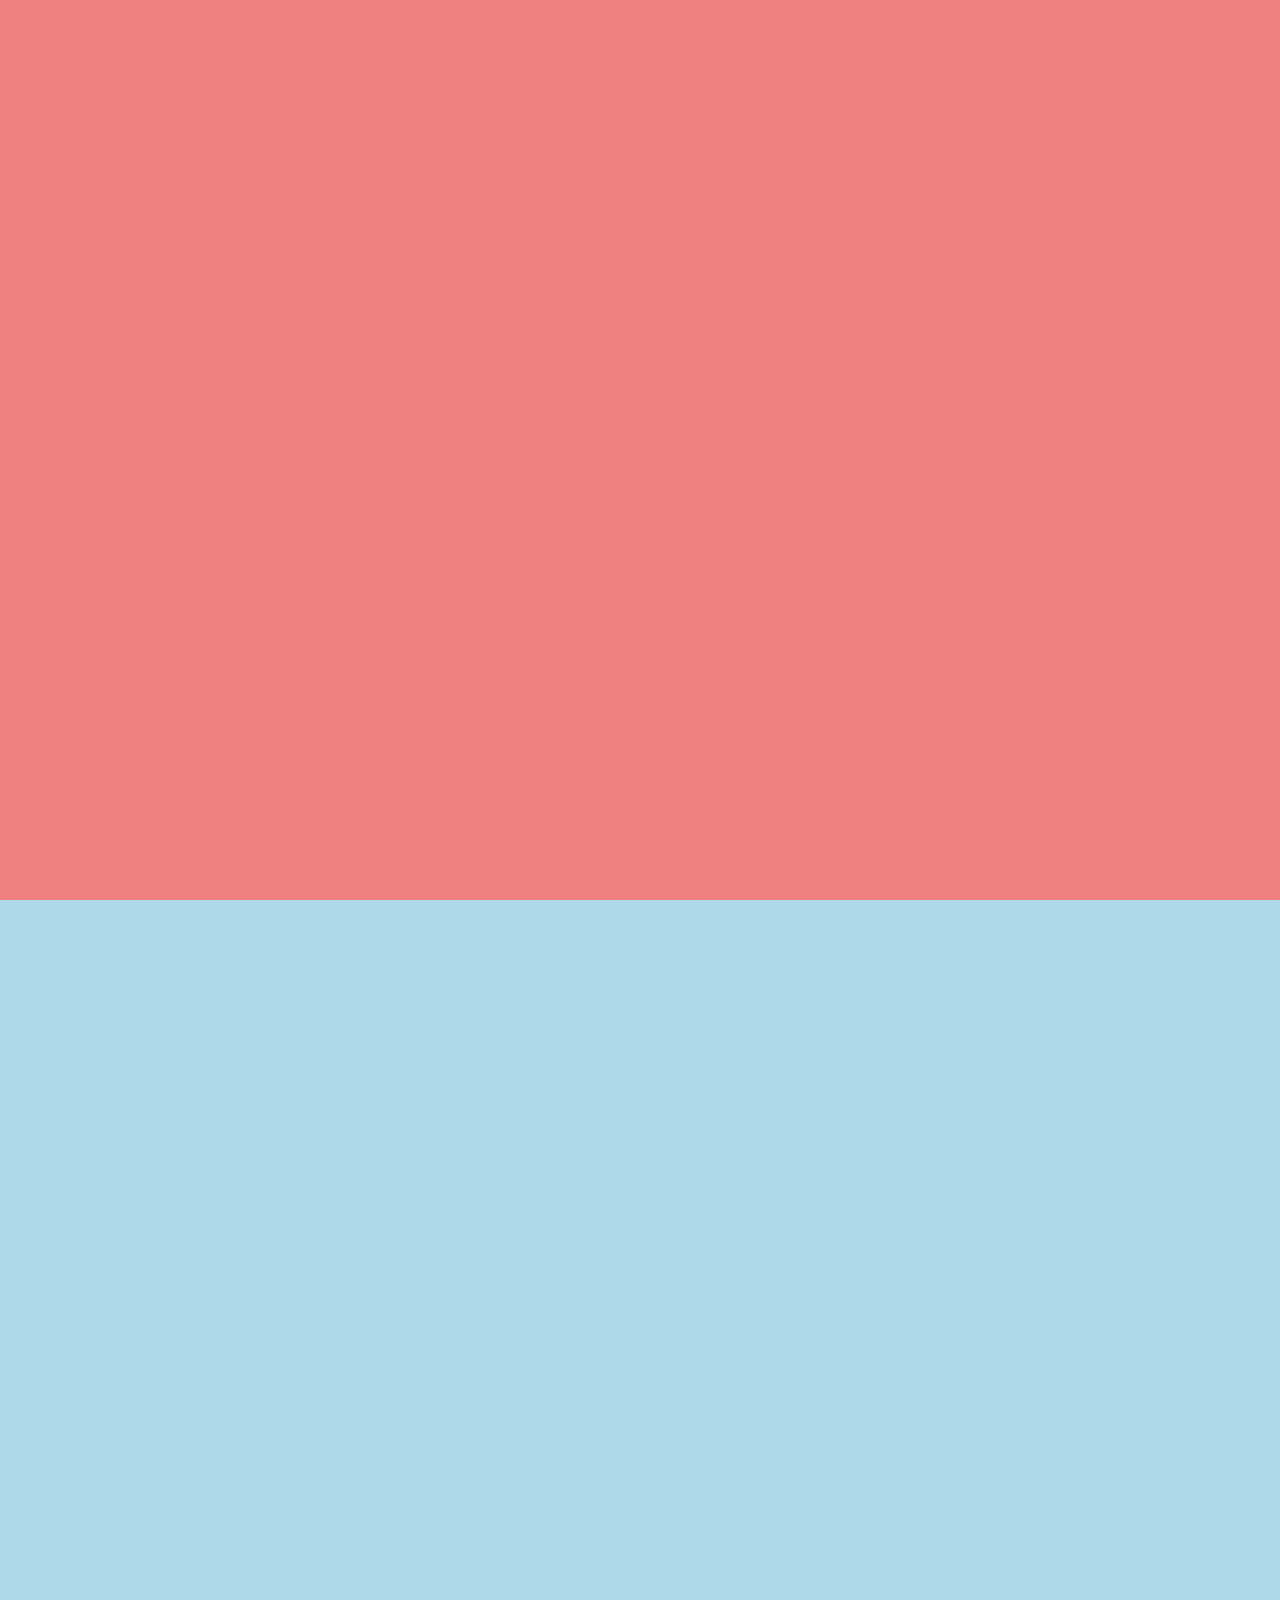
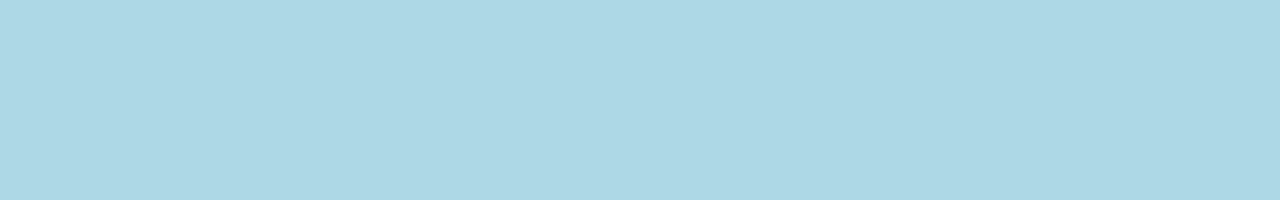
==== Neumorphism-Calculator/index.html @ 5b4b95fa "Neumorphic-Calculator first commit" ====
<!DOCTYPE html>
<html lang="en">
	<head>
		<meta charset="UTF-8" />
		<meta name="viewport" content="width=device-width, initial-scale=1.0" />
		<title>Document</title>

		<link rel="stylesheet" href="css/style.min.css" />
	</head>

	<body>
		<div class="main-page"></div>
		<div class="sample-page"></div>

		<script src="script.js"></script>
	</body>
</html>
---- Neumorphism-Calculator/css/style.min.css ----
*{margin:0px;padding:0px;-webkit-box-sizing:border-box;box-sizing:border-box;background-size:cover;background-repeat:no-repeat}.main-page{height:100vh;width:100%;background-color:lightcoral}.sample-page{height:100vh;width:100%;background-color:lightblue}
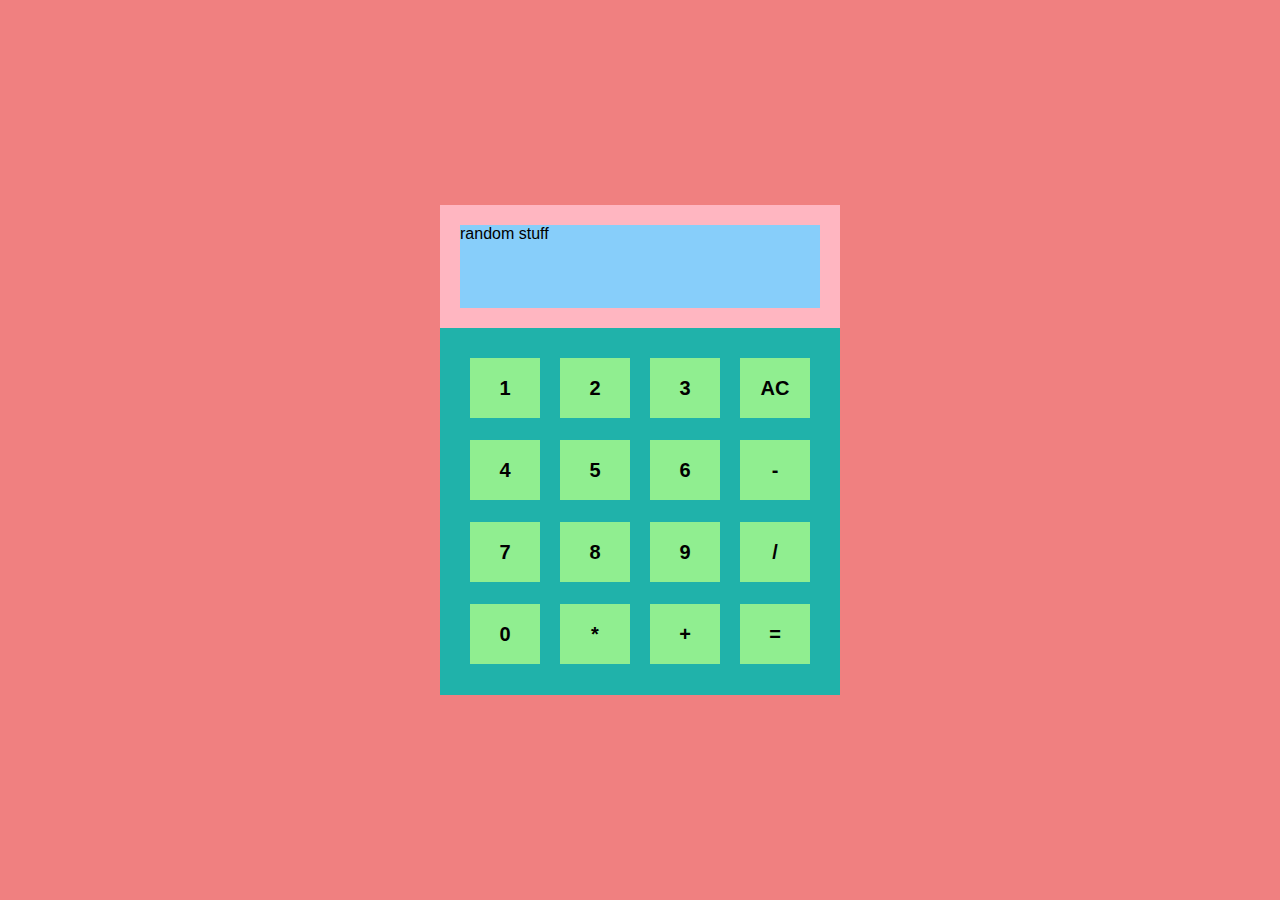
==== commit f3fc5776: "basic css completed" ====
--- a/Neumorphism-Calculator/index.html
+++ b/Neumorphism-Calculator/index.html
@@ -9,7 +9,31 @@
 	</head>
 
 	<body>
-		<div class="main-page"></div>
+		<div class="main-page">
+			<div class="main-container">
+				<div class="display-wrapper">
+					<div class="display">random stuff</div>
+				</div>
+				<div class="numpad">
+					<div class="btn">1</div>
+					<div class="btn">2</div>
+					<div class="btn">3</div>
+					<div class="btn">AC</div>
+					<div class="btn">4</div>
+					<div class="btn">5</div>
+					<div class="btn">6</div>
+					<div class="btn">-</div>
+					<div class="btn">7</div>
+					<div class="btn">8</div>
+					<div class="btn">9</div>
+					<div class="btn">/</div>
+					<div class="btn">0</div>
+					<div class="btn">*</div>
+					<div class="btn">+</div>
+					<div class="btn">=</div>
+				</div>
+			</div>
+		</div>
 		<div class="sample-page"></div>
 
 		<script src="script.js"></script>
--- a/Neumorphism-Calculator/css/style.min.css
+++ b/Neumorphism-Calculator/css/style.min.css
@@ -1 +1 @@
-*{margin:0px;padding:0px;-webkit-box-sizing:border-box;box-sizing:border-box;background-size:cover;background-repeat:no-repeat}.main-page{height:100vh;width:100%;background-color:lightcoral}.sample-page{height:100vh;width:100%;background-color:lightblue}
+*{margin:0px;padding:0px;-webkit-box-sizing:border-box;box-sizing:border-box;background-size:cover;background-repeat:no-repeat;font-family:sans-serif}.main-page{height:100vh;width:100%;background-color:lightcoral;display:-webkit-box;display:-ms-flexbox;display:flex;-webkit-box-pack:center;-ms-flex-pack:center;justify-content:center;-webkit-box-align:center;-ms-flex-align:center;align-items:center}.main-page .main-container{height:490px;width:400px;background-color:lightgreen}.main-page .main-container .display-wrapper{height:25%;width:100%;background-color:lightpink;padding:20px}.main-page .main-container .display-wrapper .display{height:100%;width:100%;background-color:lightskyblue}.main-page .main-container .numpad{height:75%;width:100%;background-color:lightseagreen;display:-webkit-box;display:-ms-flexbox;display:flex;-ms-flex-wrap:wrap;flex-wrap:wrap;-webkit-box-pack:center;-ms-flex-pack:center;justify-content:center;-webkit-box-align:center;-ms-flex-align:center;align-items:center;padding:20px 0}.main-page .main-container .numpad .btn{height:60px;width:70px;background-color:lightgreen;margin:0 10px;font-size:20px;font-weight:700;text-align:center;line-height:60px}
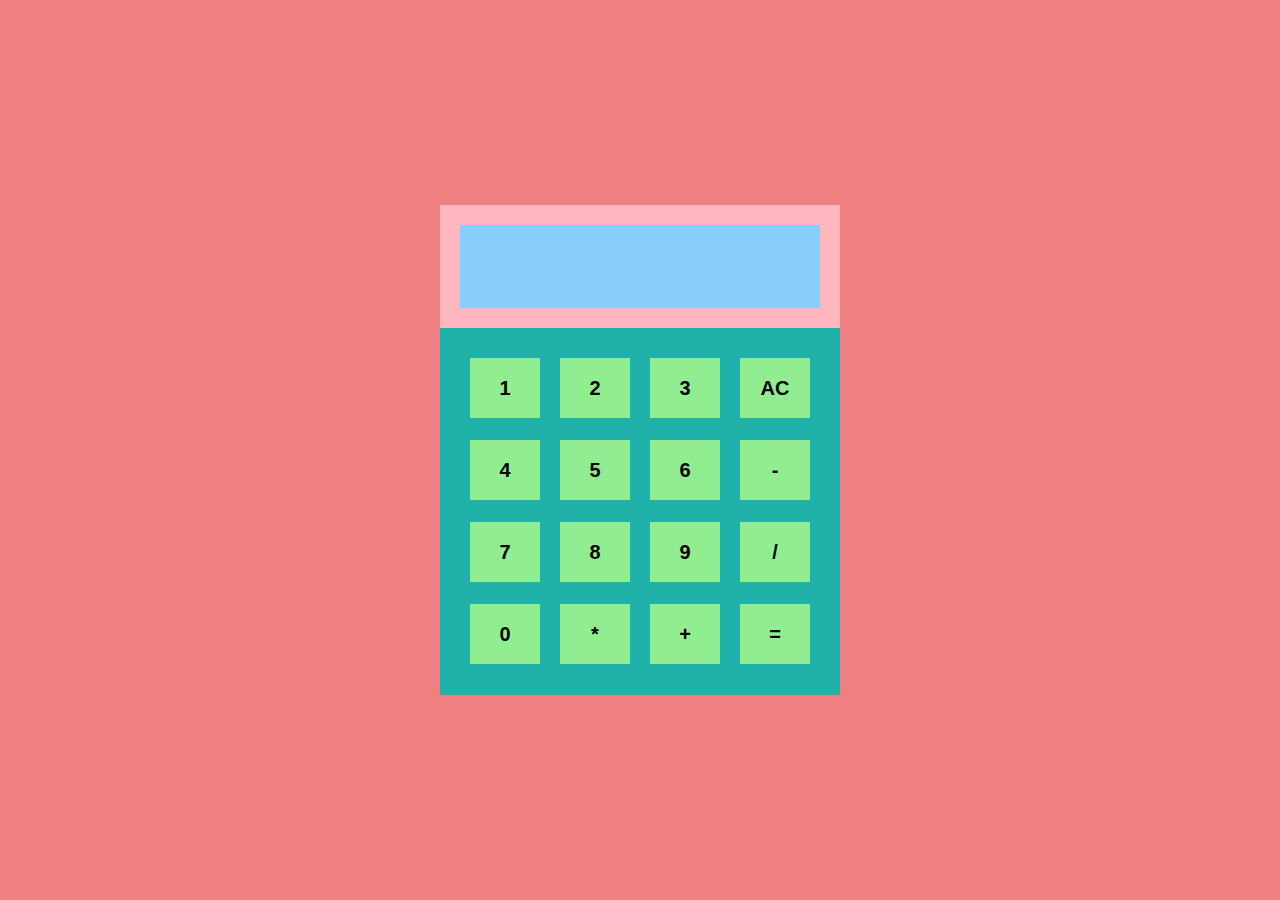
==== commit 496e3883: "main logic completed" ====
--- a/Neumorphism-Calculator/index.html
+++ b/Neumorphism-Calculator/index.html
@@ -12,13 +12,13 @@
 		<div class="main-page">
 			<div class="main-container">
 				<div class="display-wrapper">
-					<div class="display">random stuff</div>
+					<textarea id="input" class="display"></textarea>
 				</div>
 				<div class="numpad">
 					<div class="btn">1</div>
 					<div class="btn">2</div>
 					<div class="btn">3</div>
-					<div class="btn">AC</div>
+					<div id="all-clear">AC</div>
 					<div class="btn">4</div>
 					<div class="btn">5</div>
 					<div class="btn">6</div>
@@ -30,7 +30,7 @@
 					<div class="btn">0</div>
 					<div class="btn">*</div>
 					<div class="btn">+</div>
-					<div class="btn">=</div>
+					<div id="equate">=</div>
 				</div>
 			</div>
 		</div>
--- a/Neumorphism-Calculator/css/style.min.css
+++ b/Neumorphism-Calculator/css/style.min.css
@@ -1 +1 @@
-*{margin:0px;padding:0px;-webkit-box-sizing:border-box;box-sizing:border-box;background-size:cover;background-repeat:no-repeat;font-family:sans-serif}.main-page{height:100vh;width:100%;background-color:lightcoral;display:-webkit-box;display:-ms-flexbox;display:flex;-webkit-box-pack:center;-ms-flex-pack:center;justify-content:center;-webkit-box-align:center;-ms-flex-align:center;align-items:center}.main-page .main-container{height:490px;width:400px;background-color:lightgreen}.main-page .main-container .display-wrapper{height:25%;width:100%;background-color:lightpink;padding:20px}.main-page .main-container .display-wrapper .display{height:100%;width:100%;background-color:lightskyblue}.main-page .main-container .numpad{height:75%;width:100%;background-color:lightseagreen;display:-webkit-box;display:-ms-flexbox;display:flex;-ms-flex-wrap:wrap;flex-wrap:wrap;-webkit-box-pack:center;-ms-flex-pack:center;justify-content:center;-webkit-box-align:center;-ms-flex-align:center;align-items:center;padding:20px 0}.main-page .main-container .numpad .btn{height:60px;width:70px;background-color:lightgreen;margin:0 10px;font-size:20px;font-weight:700;text-align:center;line-height:60px}
+*{margin:0px;padding:0px;-webkit-box-sizing:border-box;box-sizing:border-box;background-size:cover;background-repeat:no-repeat;font-family:sans-serif}.main-page{height:100vh;width:100%;background-color:lightcoral;display:-webkit-box;display:-ms-flexbox;display:flex;-webkit-box-pack:center;-ms-flex-pack:center;justify-content:center;-webkit-box-align:center;-ms-flex-align:center;align-items:center}.main-page .main-container{height:490px;width:400px;background-color:lightgreen}.main-page .main-container .display-wrapper{height:25%;width:100%;background-color:lightpink;padding:20px}.main-page .main-container .display-wrapper .display{height:100%;width:100%;background-color:lightskyblue;resize:none;outline:none;border:none;padding:30px;font-size:20px;text-align:right}.main-page .main-container .numpad{height:75%;width:100%;background-color:lightseagreen;display:-webkit-box;display:-ms-flexbox;display:flex;-ms-flex-wrap:wrap;flex-wrap:wrap;-webkit-box-pack:center;-ms-flex-pack:center;justify-content:center;-webkit-box-align:center;-ms-flex-align:center;align-items:center;padding:20px 0}.main-page .main-container .numpad .btn,.main-page .main-container .numpad #equate,.main-page .main-container .numpad #all-clear{height:60px;width:70px;background-color:lightgreen;margin:0 10px;font-size:20px;font-weight:700;text-align:center;line-height:60px}.main-page .main-container .numpad .btn:hover,.main-page .main-container .numpad #equate:hover,.main-page .main-container .numpad #all-clear:hover{cursor:pointer}
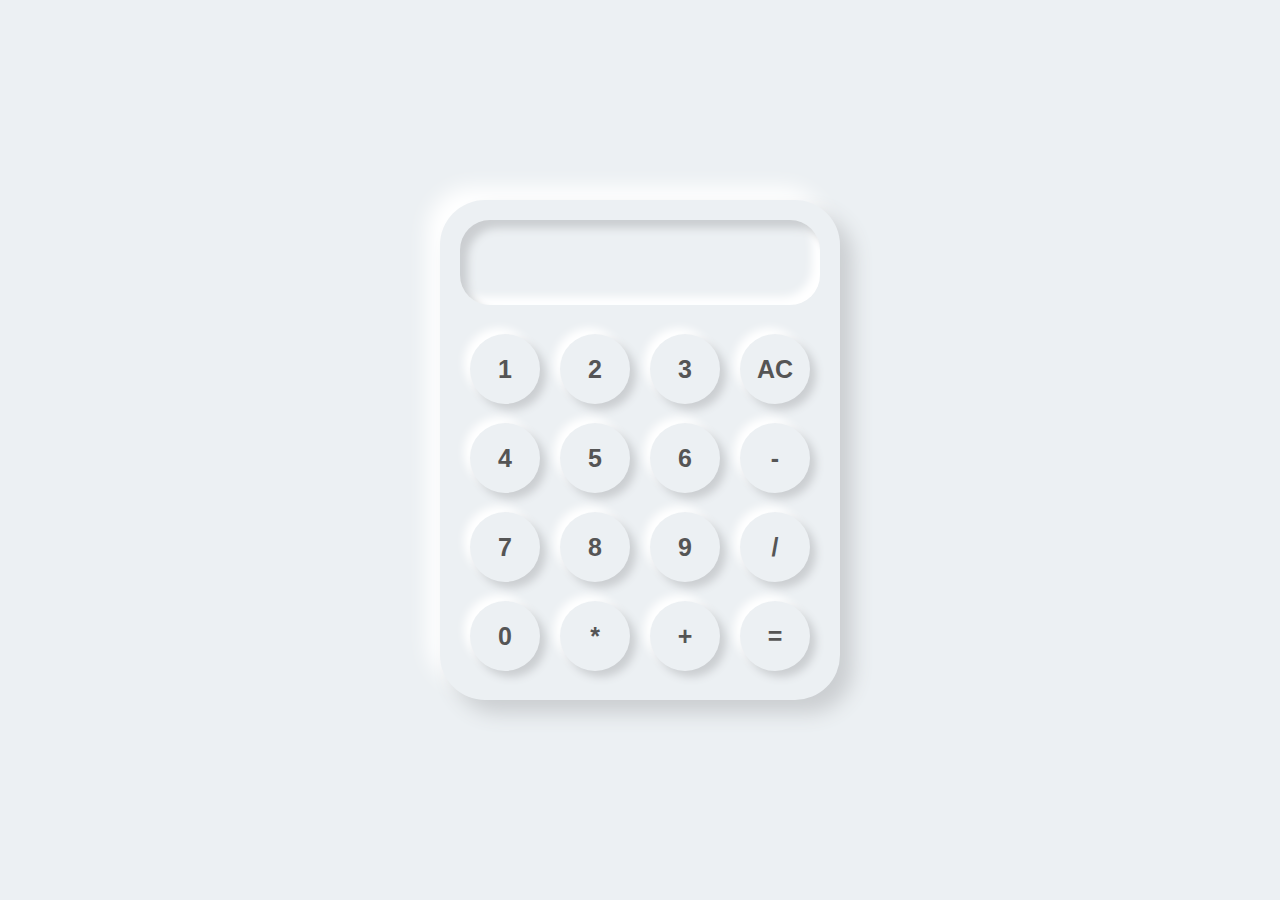
==== commit fda20388: "icon and title update" ====
--- a/Neumorphism-Calculator/index.html
+++ b/Neumorphism-Calculator/index.html
@@ -3,8 +3,9 @@
 	<head>
 		<meta charset="UTF-8" />
 		<meta name="viewport" content="width=device-width, initial-scale=1.0" />
-		<title>Document</title>
+		<title>Neumorphism Calculator</title>
 
+		<link rel="icon" href="logo1.png" />
 		<link rel="stylesheet" href="css/style.min.css" />
 	</head>
 
--- a/Neumorphism-Calculator/css/style.min.css
+++ b/Neumorphism-Calculator/css/style.min.css
@@ -1 +1 @@
-*{margin:0px;padding:0px;-webkit-box-sizing:border-box;box-sizing:border-box;background-size:cover;background-repeat:no-repeat;font-family:sans-serif}.main-page{height:100vh;width:100%;background-color:lightcoral;display:-webkit-box;display:-ms-flexbox;display:flex;-webkit-box-pack:center;-ms-flex-pack:center;justify-content:center;-webkit-box-align:center;-ms-flex-align:center;align-items:center}.main-page .main-container{height:490px;width:400px;background-color:lightgreen}.main-page .main-container .display-wrapper{height:25%;width:100%;background-color:lightpink;padding:20px}.main-page .main-container .display-wrapper .display{height:100%;width:100%;background-color:lightskyblue;resize:none;outline:none;border:none;padding:30px;font-size:20px;text-align:right}.main-page .main-container .numpad{height:75%;width:100%;background-color:lightseagreen;display:-webkit-box;display:-ms-flexbox;display:flex;-ms-flex-wrap:wrap;flex-wrap:wrap;-webkit-box-pack:center;-ms-flex-pack:center;justify-content:center;-webkit-box-align:center;-ms-flex-align:center;align-items:center;padding:20px 0}.main-page .main-container .numpad .btn,.main-page .main-container .numpad #equate,.main-page .main-container .numpad #all-clear{height:60px;width:70px;background-color:lightgreen;margin:0 10px;font-size:20px;font-weight:700;text-align:center;line-height:60px}.main-page .main-container .numpad .btn:hover,.main-page .main-container .numpad #equate:hover,.main-page .main-container .numpad #all-clear:hover{cursor:pointer}
+*{margin:0px;padding:0px;-webkit-box-sizing:border-box;box-sizing:border-box;background-size:cover;background-repeat:no-repeat;font-family:sans-serif;font-size:25px;font-weight:700;color:#555}body{-webkit-touch-callout:none;-webkit-user-select:none;-moz-user-select:none;-ms-user-select:none;user-select:none}.main-page{height:100vh;width:100%;background-color:#ecf0f3;display:-webkit-box;display:-ms-flexbox;display:flex;-webkit-box-pack:center;-ms-flex-pack:center;justify-content:center;-webkit-box-align:center;-ms-flex-align:center;align-items:center}.main-page .main-container{height:500px;width:400px;background-color:#ecf0f3;-webkit-box-shadow:13px 13px 20px #cbced1, -13px -13px 20px #fff;box-shadow:13px 13px 20px #cbced1, -13px -13px 20px #fff;border-radius:45px}.main-page .main-container .display-wrapper{height:25%;width:100%;padding:20px}.main-page .main-container .display-wrapper .display{height:100%;width:100%;background-color:#ecf0f3;-webkit-box-shadow:inset 8px 8px 8px #cbced1, inset -8px -8px 8px #fff;box-shadow:inset 8px 8px 8px #cbced1, inset -8px -8px 8px #fff;border-radius:30px;resize:none;outline:none;border:none;padding:30px;font-size:20px;text-align:right;-ms-overflow-style:none;scrollbar-width:none}.main-page .main-container .display-wrapper .display::-webkit-scrollbar{display:none}.main-page .main-container .numpad{height:75%;width:100%;display:-webkit-box;display:-ms-flexbox;display:flex;-ms-flex-wrap:wrap;flex-wrap:wrap;-webkit-box-pack:center;-ms-flex-pack:center;justify-content:center;-webkit-box-align:center;-ms-flex-align:center;align-items:center;padding-bottom:20px}.main-page .main-container .numpad .btn,.main-page .main-container .numpad #equate,.main-page .main-container .numpad #all-clear{height:70px;width:70px;background-color:#ecf0f3;-webkit-box-shadow:6px 6px 9px #cbced1,-6px -6px 9px #fff;box-shadow:6px 6px 9px #cbced1,-6px -6px 9px #fff;border-radius:200px;margin:0 10px;text-align:center;line-height:70px;-webkit-transition-duration:200ms;transition-duration:200ms}.main-page .main-container .numpad .btn:hover,.main-page .main-container .numpad #equate:hover,.main-page .main-container .numpad #all-clear:hover{cursor:pointer}.main-page .main-container .numpad .btn:active,.main-page .main-container .numpad #equate:active,.main-page .main-container .numpad #all-clear:active{-webkit-box-shadow:none;box-shadow:none}
